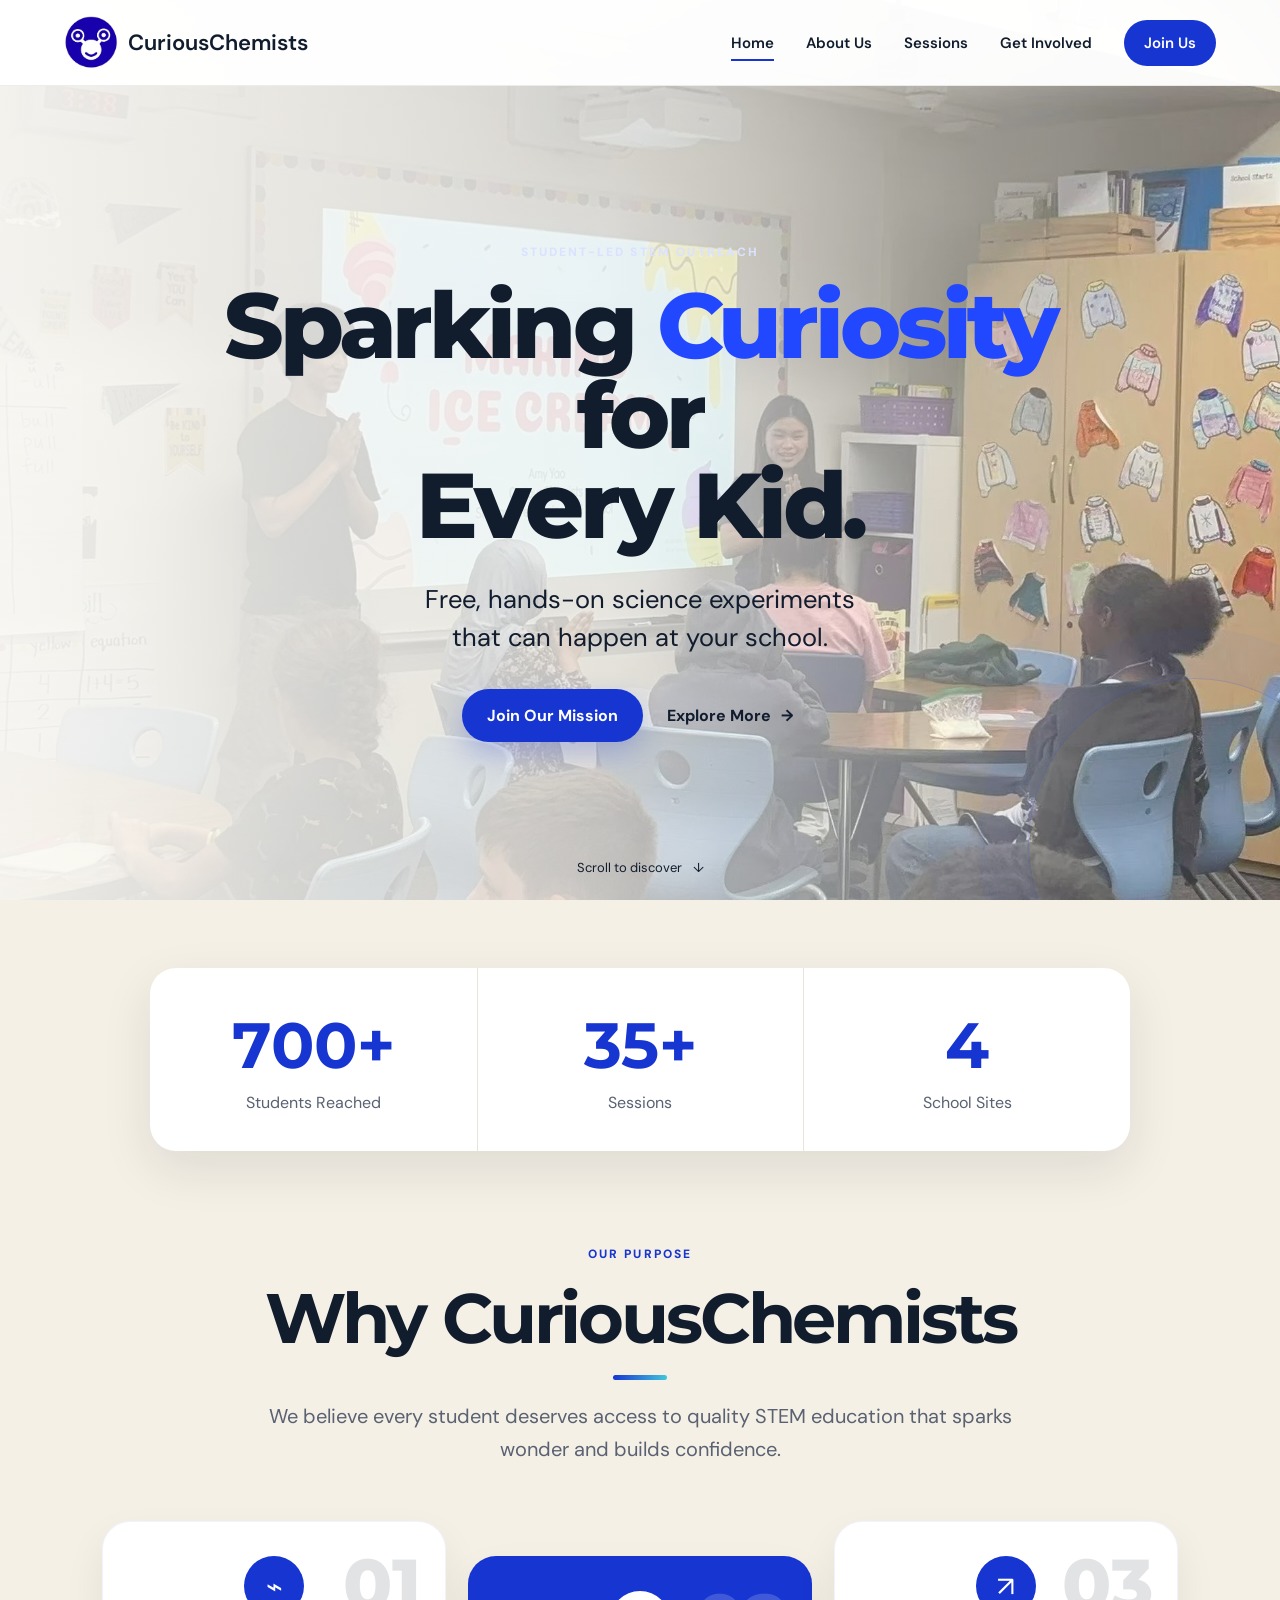
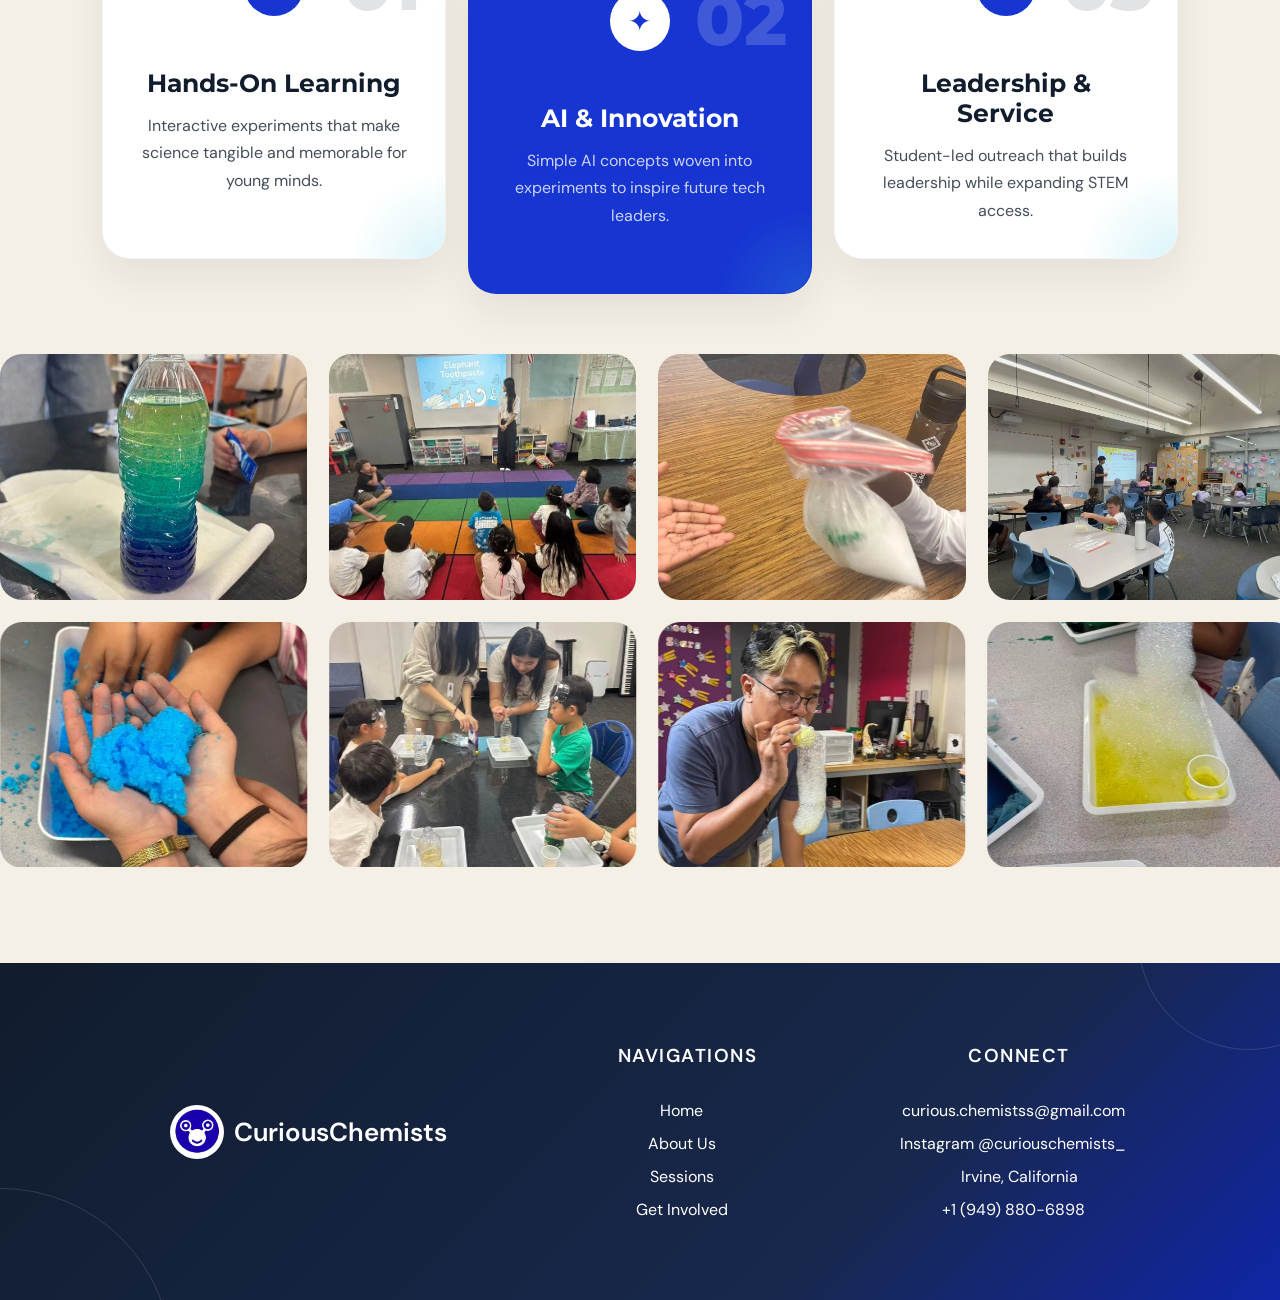
==== index.html @ 74c30f41 "Build CuriousChemists website" ====
<!doctype html>
<html lang="en">
<head>
  <meta charset="UTF-8">
  <meta name="viewport" content="width=device-width, initial-scale=1.0">
  <meta name="description" content="CuriousChemists brings free, hands-on STEM experiments to elementary schools.">
  <title>CuriousChemists | Home</title>
  <link rel="preconnect" href="https://fonts.googleapis.com">
  <link rel="preconnect" href="https://fonts.gstatic.com" crossorigin>
  <link href="https://fonts.googleapis.com/css2?family=DM+Sans:wght@400;500;600;700&family=Montserrat:wght@500;600;700;800&display=swap" rel="stylesheet">
  <link rel="stylesheet" href="styles.css">
</head>
<body>
  <header class="site-header">
    <a class="brand" href="index.html" aria-label="CuriousChemists home"><img src="assets/curious-chemists-logo.webp" alt="CuriousChemists logo"><span>CuriousChemists</span></a>
    <button class="menu-toggle" aria-expanded="false" aria-controls="main-nav"><span></span><span></span><span></span><span class="sr-only">Open menu</span></button>
    <nav class="main-nav" id="main-nav" aria-label="Main navigation">
      <a class="active" href="index.html">Home</a><a href="about.html">About Us</a><a href="programs.html">Sessions</a><a href="get-involved.html">Get Involved</a>
      <a class="nav-cta" href="https://forms.gle/pPUYJycwGepGmpQ56" target="_blank" rel="noreferrer">Join Us</a>
    </nav>
  </header>

  <main>
    <section class="hero">
      <div class="hero-shade"></div>
      <div class="hero-content reveal">
        <p class="eyebrow light">Student-led STEM outreach</p>
        <h1>Sparking <span>Curiosity</span> for<br>Every Kid.</h1>
        <p class="hero-copy">Free, hands-on science experiments<br>that can happen at your school.</p>
        <div class="button-row">
          <a class="button primary" href="https://forms.gle/pPUYJycwGepGmpQ56" target="_blank" rel="noreferrer">Join Our Mission</a>
          <a class="button text-button" href="programs.html">Explore More <span>→</span></a>
        </div>
      </div>
      <a class="scroll-cue" href="#impact">Scroll to discover <span>↓</span></a>
    </section>

    <section class="impact section-pad" id="impact">
      <div class="stats reveal">
        <div><strong>700+</strong><span>Students Reached</span></div>
        <div><strong>35+</strong><span>Sessions</span></div>
        <div><strong>4</strong><span>School Sites</span></div>
      </div>
      <div class="section-heading centered reveal">
        <p class="eyebrow">Our purpose</p><h2>Why CuriousChemists</h2>
        <p>We believe every student deserves access to quality STEM education that sparks wonder and builds confidence.</p>
      </div>
      <div class="feature-grid">
        <article class="feature-card reveal"><span class="feature-number">01</span><div class="feature-icon">⌁</div><h3>Hands-On Learning</h3><p>Interactive experiments that make science tangible and memorable for young minds.</p></article>
        <article class="feature-card blue-card reveal"><span class="feature-number">02</span><div class="feature-icon">✦</div><h3>AI &amp; Innovation</h3><p>Simple AI concepts woven into experiments to inspire future tech leaders.</p></article>
        <article class="feature-card reveal"><span class="feature-number">03</span><div class="feature-icon">↗</div><h3>Leadership &amp; Service</h3><p>Student-led outreach that builds leadership while expanding STEM access.</p></article>
      </div>
      <div class="photo-marquee" aria-label="Photos from CuriousChemists sessions">
        <div class="photo-row">
          <div class="photo-track track-left">
            <img src="assets/9cccd2dbca16f9d6.webp" alt="A colorful lava lamp experiment" loading="lazy">
            <img src="assets/5798a4e0ac77388d.webp" alt="Students watching a classroom presentation" loading="lazy">
            <img src="assets/b8ddca8b9d35d9d8.webp" alt="A student testing an experiment" loading="lazy">
            <img src="assets/eac830314a49bcef.webp" alt="A CuriousChemists classroom session" loading="lazy">
            <img src="assets/9cccd2dbca16f9d6.webp" alt="" aria-hidden="true">
            <img src="assets/5798a4e0ac77388d.webp" alt="" aria-hidden="true">
            <img src="assets/b8ddca8b9d35d9d8.webp" alt="" aria-hidden="true">
            <img src="assets/eac830314a49bcef.webp" alt="" aria-hidden="true">
          </div>
        </div>
        <div class="photo-row">
          <div class="photo-track track-right">
            <img src="assets/6b93490f569817e2.webp" alt="Students holding instant snow" loading="lazy">
            <img src="assets/cad7e02e54dc8764.webp" alt="Student leaders helping children" loading="lazy">
            <img src="assets/83ac687a757a6db0.webp" alt="A student testing a fizzy reaction" loading="lazy">
            <img src="assets/54730b944642226d.webp" alt="A foaming experiment" loading="lazy">
            <img src="assets/6b93490f569817e2.webp" alt="" aria-hidden="true">
            <img src="assets/cad7e02e54dc8764.webp" alt="" aria-hidden="true">
            <img src="assets/83ac687a757a6db0.webp" alt="" aria-hidden="true">
            <img src="assets/54730b944642226d.webp" alt="" aria-hidden="true">
          </div>
        </div>
      </div>
    </section>
  </main>
  <footer>
    <a class="brand footer-brand" href="index.html"><img src="assets/curious-chemists-logo.webp" alt="CuriousChemists logo"><span>CuriousChemists</span></a>
    <div><h3>Navigations</h3><a href="index.html">Home</a><a href="about.html">About Us</a><a href="programs.html">Sessions</a><a href="get-involved.html">Get Involved</a></div>
    <div><h3>Connect</h3><a href="mailto:curious.chemistss@gmail.com">curious.chemistss@gmail.com</a><a href="https://www.instagram.com/curiouschemists_?utm_source=ig_web_button_share_sheet&amp;igsh=ZDNlZDc0MzIxNw==" target="_blank" rel="noreferrer">Instagram @curiouschemists_</a><span>Irvine, California</span><a href="tel:+19498806898">+1 (949) 880-6898</a></div>
  </footer>
  <script src="script.js"></script>
</body>
</html>
---- styles.css ----
:root {
  --blue: #1735d1;
  --blue-bright: #2148ff;
  --blue-deep: #1025a7;
  --aqua: #42c6dc;
  --ink: #111c2d;
  --cream: #f5f0e5;
  --sky: #eaf8fc;
  --white: #fff;
  --header-height: 86px;
}

* { box-sizing: border-box; }
html { overflow-x: clip; scroll-behavior: smooth; scroll-padding-top: var(--header-height); }
body { margin: 0; overflow-x: hidden; color: var(--ink); background: var(--white); font-family: "DM Sans", sans-serif; }
body.menu-open { overflow: hidden; }
a { color: inherit; }
img { display: block; width: 100%; }
.sr-only { position: absolute; width: 1px; height: 1px; overflow: hidden; clip: rect(0,0,0,0); }

.site-header {
  position: fixed;
  z-index: 100;
  top: 0;
  left: 0;
  width: 100%;
  height: var(--header-height);
  padding: 0 clamp(24px, 5vw, 76px);
  display: flex;
  align-items: center;
  justify-content: space-between;
  background: rgba(255,255,255,.96);
  border-bottom: 1px solid rgba(17,28,45,.08);
  transition: box-shadow .25s ease, height .25s ease;
}
.site-header.scrolled { height: calc(var(--header-height) - 8px); box-shadow: 0 10px 30px rgba(13,25,55,.09); }
.brand { display: inline-flex; align-items: center; gap: 10px; font-family: "DM Sans", sans-serif; font-size: 22px; font-weight: 600; text-decoration: none; }
.brand > img { width: 54px; height: 54px; flex: 0 0 54px; object-fit: contain; border-radius: 50%; transition: transform .35s cubic-bezier(.2,.8,.2,1); }
.brand:hover > img { transform: rotate(-8deg) scale(1.07); }
.brand-mark {
  position: relative;
  width: 52px;
  height: 52px;
  flex: 0 0 52px;
  border-radius: 50%;
  background: var(--blue);
  border: 3px solid var(--blue);
}
.brand-mark::before, .brand-mark::after {
  content: "";
  position: absolute;
  top: 13px;
  width: 18px;
  height: 14px;
  border: 2px solid white;
  border-radius: 50%;
}
.brand-mark::before { left: 4px; }
.brand-mark::after { right: 4px; }
.eye { position: absolute; z-index: 1; top: 19px; width: 4px; height: 4px; border-radius: 50%; background: white; }
.eye-left { left: 12px; }
.eye-right { right: 12px; }
.smile { position: absolute; left: 15px; bottom: 10px; width: 21px; height: 10px; border-bottom: 2px solid white; border-radius: 50%; }
.main-nav { display: flex; align-items: center; gap: clamp(18px, 2.5vw, 40px); }
.main-nav a { position: relative; font-weight: 600; text-decoration: none; font-size: 15px; }
.main-nav a:not(.nav-cta)::after {
  content: "";
  position: absolute;
  left: 0;
  bottom: -8px;
  width: 100%;
  height: 2px;
  background: var(--blue);
  transform: scaleX(0);
  transition: transform .2s ease;
}
.main-nav a:hover::after, .main-nav a.active::after { transform: scaleX(1); }
.main-nav .nav-cta { padding: 13px 20px; color: white; background: var(--blue); border-radius: 100px; }
.menu-toggle { display: none; border: 0; background: none; padding: 8px; }
.menu-toggle span:not(.sr-only) { display: block; width: 26px; height: 2px; margin: 5px 0; background: var(--ink); }

.inner-page { padding-top: var(--header-height); }
.section-pad { padding: clamp(70px, 7.5vw, 112px) clamp(24px, 8vw, 130px); }
.hero {
  position: relative;
  overflow: hidden;
  min-height: 100vh;
  padding: calc(var(--header-height) + 90px) clamp(24px, 9vw, 145px) 90px;
  display: flex;
  align-items: center;
  color: var(--ink);
  background: url("assets/0d71f5f049b077c8.webp") center 35% / cover no-repeat;
}
.hero::after {
  content: "";
  position: absolute;
  right: -80px;
  bottom: -110px;
  width: 330px;
  height: 330px;
  border: 1px solid rgba(33,72,255,.2);
  border-radius: 50%;
  box-shadow: 0 0 0 50px rgba(33,72,255,.04), 0 0 0 100px rgba(33,72,255,.025);
}
.hero-shade { position: absolute; inset: 0; background: linear-gradient(90deg, rgba(250,249,245,.94) 0%, rgba(250,249,245,.73) 48%, rgba(250,249,245,.15) 100%); }
.hero-content { position: relative; z-index: 1; max-width: 900px; margin-inline: auto; text-align: center; }
.eyebrow { margin: 0 0 20px; color: var(--blue); font-weight: 800; font-size: 12px; letter-spacing: .18em; text-transform: uppercase; }
.eyebrow.light { color: #dae2ff; }
.hero h1, h2 { margin: 0; font-family: "Montserrat", sans-serif; letter-spacing: -.045em; }
.hero h1 { max-width: 920px; font-size: clamp(52px, 7.2vw, 108px); line-height: .98; font-weight: 800; }
.hero h1 span, .join h2 span, .program-hero h2 span { color: var(--blue-bright); }
.hero-copy { margin: 30px 0 32px; font-size: clamp(18px, 2vw, 27px); line-height: 1.5; }
.button-row { display: flex; align-items: center; justify-content: center; gap: 24px; flex-wrap: wrap; }
.button { display: inline-flex; align-items: center; justify-content: center; padding: 16px 25px; border-radius: 100px; font-weight: 700; text-decoration: none; transition: transform .2s ease, box-shadow .2s ease; }
.button:hover { transform: translateY(-2px); }
.button.primary { color: white; background: var(--blue); box-shadow: 0 12px 28px rgba(23,53,209,.25); }
.text-button { padding-left: 0; color: var(--ink); }
.text-button span { margin-left: 10px; }
.scroll-cue { position: absolute; z-index: 2; bottom: 24px; left: 50%; transform: translateX(-50%); text-decoration: none; font-size: 13px; }
.scroll-cue span { display: inline-block; margin-left: 8px; animation: cue-bounce 1.6s ease-in-out infinite; }

.impact { background: var(--cream); }
.stats { max-width: 980px; margin: -28px auto 95px; display: grid; grid-template-columns: repeat(3, 1fr); background: white; border-radius: 26px; box-shadow: 0 18px 50px rgba(17,28,45,.1); }
.stats div { padding: 38px; text-align: center; }
.stats div + div { border-left: 1px solid #e9e5dc; }
.stats strong { display: block; color: var(--blue); font-family: "Montserrat", sans-serif; font-size: clamp(42px, 5vw, 72px); }
.stats span { display: block; margin-top: 8px; color: #596172; }
.section-heading { max-width: 760px; margin: 0 auto 55px; text-align: center; }
.section-heading h2::after {
  content: "";
  display: block;
  width: 54px;
  height: 5px;
  margin-top: 20px;
  background: linear-gradient(90deg, var(--blue), var(--aqua));
  border-radius: 5px;
}
.section-heading h2::after { margin-left: auto; margin-right: auto; }
.section-heading h2, .story h2, .join h2, .program-hero h2 { font-size: clamp(42px, 5.5vw, 78px); line-height: 1.04; }
.section-heading > p:last-child { color: #596172; font-size: 20px; line-height: 1.65; }
.feature-grid { max-width: 1150px; margin: 0 auto 95px; display: grid; grid-template-columns: repeat(3, 1fr); gap: 22px; }
.feature-card { position: relative; min-height: 330px; padding: 34px; background: white; border: 1px solid rgba(23,53,209,.06); border-radius: 28px; box-shadow: 0 18px 40px rgba(17,28,45,.07); overflow: hidden; }
.feature-card::after { content: ""; position: absolute; right: -90px; bottom: -100px; width: 190px; height: 190px; background: radial-gradient(circle, rgba(66,198,220,.2), transparent 68%); }
.feature-card { text-align: center; }
.feature-icon { margin-left: auto; margin-right: auto; }
.feature-card.blue-card { color: white; background: var(--blue); transform: translateY(35px); }
.feature-number { position: absolute; right: 24px; top: 18px; color: rgba(17,28,45,.12); font-family: "Montserrat", sans-serif; font-size: 72px; font-weight: 800; }
.blue-card .feature-number { color: rgba(255,255,255,.18); }
.feature-icon { display: grid; place-items: center; width: 60px; height: 60px; margin-bottom: 52px; color: white; background: var(--blue); border-radius: 50%; font-size: 28px; }
.blue-card .feature-icon { color: var(--blue); background: white; }
.feature-card h3 { margin: 0 0 14px; font-family: "Montserrat", sans-serif; font-size: 25px; }
.feature-card p { margin: 0; line-height: 1.7; opacity: .78; }
.photo-marquee { width: calc(100% + 16vw); margin-left: -8vw; display: grid; gap: 22px; overflow: hidden; }
.photo-row { overflow: hidden; }
.photo-track { --photo-width: clamp(230px, 24vw, 355px); display: flex; width: max-content; gap: 22px; will-change: transform; }
.photo-track img { width: var(--photo-width); aspect-ratio: 1.25; flex: 0 0 var(--photo-width); object-fit: cover; border-radius: 22px; }
.track-left { animation: gallery-left 28s linear infinite; }
.track-right { transform: translateX(calc(-50% - 11px)); animation: gallery-right 30s linear infinite; }
.photo-marquee:hover .photo-track,
.photo-row:hover .photo-track,
.photo-track:hover,
body.menu-open .photo-track { animation-play-state: paused !important; }

.story { background: white; }
.page-title, .join h1, .program-hero h1 { margin: 0; font-family: "Montserrat", sans-serif; font-size: clamp(42px, 5.5vw, 78px); line-height: 1.04; letter-spacing: -.045em; }
.story-intro { display: grid; grid-template-columns: .95fr 1.05fr; gap: clamp(50px, 8vw, 130px); align-items: center; }
.story-copy { text-align: center; }
.story-copy .lead { font-size: 24px; line-height: 1.55; }
.story-copy > p:last-child { color: #596172; line-height: 1.8; font-size: 17px; }
.story-photo { position: relative; }
.story-photo img { min-height: 580px; object-fit: cover; border-radius: 170px 170px 28px 28px; }
.photo-label { position: absolute; right: -20px; bottom: 35px; padding: 20px 26px; color: white; background: var(--blue); border-radius: 18px; font-family: "Montserrat", sans-serif; font-size: 18px; font-weight: 700; }
blockquote { margin: 0; padding: 95px 12vw; text-align: center; background: var(--sky); font-family: "Montserrat", sans-serif; font-size: clamp(29px, 4vw, 54px); font-style: italic; line-height: 1.4; }
.mission { padding: 105px 12vw; text-align: center; }
.mission span { color: var(--blue); font-weight: 800; letter-spacing: .15em; text-transform: uppercase; }
.mission p { max-width: 1000px; margin: 25px auto 0; font-size: clamp(25px, 3vw, 42px); line-height: 1.5; }
.team { background: var(--cream); }
.team-group { max-width: 1120px; margin: 0 auto; }
.team-group + .team-group { margin-top: 90px; }
.team-group-title { margin: 0 0 32px; text-align: center; font-family: "Montserrat", sans-serif; font-size: clamp(25px, 3vw, 36px); font-weight: 600; }
.team-grid { display: grid; justify-content: center; gap: 28px; }
.leadership-grid, .curriculum-grid { max-width: 568px; margin: 0 auto; grid-template-columns: repeat(2, 270px); }
.activity-grid { grid-template-columns: repeat(3, 270px); }
.team-card { width: 100%; height: 310px; min-width: 0; display: flex; flex-direction: column; overflow: hidden; text-align: center; background: white; border: 1px solid rgba(17,28,45,.07); border-radius: 26px; box-shadow: 0 14px 34px rgba(17,28,45,.12); }
.team-card img { width: calc(100% - 20px); height: 205px; flex: 0 0 205px; margin: 10px 10px 0; object-fit: cover; border-radius: 18px; }
.team-card > div { min-height: 94px; flex: 1; padding: 15px 12px 18px; display: flex; flex-direction: column; align-items: center; justify-content: center; text-align: center; }
.team-card h3 { margin: 0 0 4px; font-family: "Montserrat", sans-serif; font-size: 18px; }
.team-card p { margin: 0; color: #4f5868; font-size: 14px; font-style: italic; }
.team-card.no-photo { height: 310px; }
.team-card.no-photo > div { height: 100%; }
.values { background: var(--sky); }
.value-grid { max-width: 1080px; margin: 0 auto; display: grid; grid-template-columns: repeat(2, 1fr); gap: 22px; }
.value-grid article { min-height: 250px; padding: 34px; text-align: center; background: white; border-radius: 24px; box-shadow: 0 12px 30px rgba(17,28,45,.06); }
.value-top { display: flex; align-items: center; justify-content: space-between; }
.value-grid b { color: var(--blue); font-size: 13px; }
.value-top span { display: grid; place-items: center; width: 46px; height: 46px; color: white; background: var(--blue); border-radius: 50%; font-size: 21px; font-weight: 700; }
.value-grid h3 { margin: 48px 0 10px; font-family: "Montserrat", sans-serif; font-size: 27px; }
.value-grid p { margin: 0; color: #596172; line-height: 1.65; }

.programs { background: var(--cream); }
.program-hero { position: relative; min-height: 720px; overflow: hidden; color: white; text-align: center; background: linear-gradient(90deg, rgba(11,20,42,.58), rgba(11,20,42,.08)), url("assets/eac830314a49bcef.webp") center / cover; }
.program-hero > div { position: relative; z-index: 1; max-width: 900px; margin-inline: auto; }
.program-hero h1 { font-size: clamp(55px, 7vw, 102px); }
.program-hero h1 span { color: var(--blue-bright); }
.program-hero p:last-child { max-width: 650px; margin: 35px auto 0; font-size: 21px; line-height: 1.7; }
.experiments { background: var(--cream); }
.experiment-list { display: grid; gap: 28px; }
.experiment-list article { display: grid; grid-template-columns: 1fr 1fr; min-height: 340px; border: 1px solid rgba(17,28,45,.07); border-radius: 36px; overflow: hidden; background: white; box-shadow: 0 18px 42px rgba(17,28,45,.12); }
.experiment-list article:nth-child(even) img { order: -1; }
.experiment-list article > div { padding: clamp(35px, 5vw, 72px); align-self: center; text-align: center; }
.experiment-list span { color: var(--blue); font-weight: 800; }
.experiment-list h3 { margin: 24px 0 16px; font-family: "Montserrat", sans-serif; font-size: clamp(28px, 3vw, 45px); }
.experiment-list p { color: #505a6b; font-size: 18px; line-height: 1.7; }
.experiment-list img { height: 100%; max-height: 470px; object-fit: cover; }
.curriculum-note { margin: 85px 0 0; text-align: center; font-size: clamp(24px, 3vw, 42px); line-height: 1.55; }
.ai-literacy { max-width: 1120px; margin: 75px auto 0; padding: 42px; display: grid; grid-template-columns: auto 1fr auto; gap: 34px; align-items: center; color: white; background: var(--blue); border-radius: 30px; box-shadow: 0 20px 45px rgba(23,53,209,.2); }
.ai-literacy { position: relative; overflow: hidden; }
.ai-literacy::after { content: ""; position: absolute; width: 230px; height: 230px; right: -90px; bottom: -130px; border-radius: 50%; background: rgba(255,255,255,.08); }
.ai-symbol { display: grid; place-items: center; width: 94px; height: 94px; color: var(--blue); background: white; border-radius: 25px; font-family: "Montserrat", sans-serif; font-size: 31px; font-weight: 800; }
.ai-literacy > div:nth-child(2) { text-align: center; }
.ai-literacy .eyebrow { margin-bottom: 9px; color: #b9c7ff; }
.ai-literacy h2 { font-size: clamp(28px, 3.5vw, 46px); }
.ai-literacy p:last-child { max-width: 660px; margin: 15px 0 0; color: rgba(255,255,255,.78); line-height: 1.65; }
.ai-literacy ul { margin: 0; padding: 0; list-style: none; }
.ai-literacy li { padding: 8px 0; white-space: nowrap; }
.ai-literacy li::before { content: "✦"; margin-right: 9px; color: #b9c7ff; }
.teacher-quote { margin: 75px auto 0; padding: 62px clamp(28px, 7vw, 90px); max-width: 940px; color: var(--ink); background: white; border-radius: 30px; box-shadow: 0 16px 38px rgba(17,28,45,.08); }
.teacher-quote p { margin: 0; color: var(--blue); font-size: clamp(30px, 4vw, 52px); line-height: 1.3; }
.teacher-quote cite { display: block; margin-top: 22px; color: #646c79; font-size: 16px; font-style: normal; }
.program-cta { max-width: 1120px; margin: 75px auto 0; padding: clamp(38px, 6vw, 70px); display: flex; align-items: center; justify-content: space-between; gap: 45px; text-align: left; background: linear-gradient(135deg, #fff, var(--sky)); border: 1px solid rgba(23,53,209,.08); border-radius: 30px; box-shadow: 0 18px 45px rgba(17,28,45,.08); }
.program-cta > div { max-width: 720px; }
.program-cta h2 { font-size: clamp(32px, 4vw, 54px); }
.program-cta p:last-child { margin: 18px 0 0; color: #596172; font-size: 18px; line-height: 1.65; }
.program-cta .button { flex: 0 0 auto; }

.join { background: white; }
.join-inner { min-height: 630px; display: grid; grid-template-columns: 1fr .8fr; gap: 9vw; align-items: center; text-align: center; }
.join h1 { font-size: clamp(50px, 6.5vw, 94px); }
.join h1 span { color: var(--blue-bright); }
.join-copy p { margin: 0 0 35px; color: #505a6b; font-size: 21px; line-height: 1.75; }
.join-page { position: relative; min-height: 720px; overflow: hidden; background: radial-gradient(circle at 82% 22%, rgba(23,53,209,.07), transparent 24%), linear-gradient(125deg, #f7f3ea 0 58%, #fff 58%); }
.join-page .join-inner { position: relative; z-index: 2; }
.join-page .join-inner > div:first-child { color: var(--ink); }
.join-page .eyebrow { color: var(--blue); font-size: 11px; letter-spacing: .22em; }
.join-page h1 span { color: var(--blue); }
.join-page .join-copy { padding: clamp(26px, 4vw, 50px); background: rgba(255,255,255,.9); border: 1px solid rgba(17,28,45,.08); border-radius: 28px; box-shadow: 0 18px 45px rgba(17,28,45,.08); }
.join-page .join-copy p { color: var(--ink); }
.chemistry-art { position: absolute; inset: 0; z-index: 1; pointer-events: none; color: var(--blue); opacity: .18; }
.atom { position: absolute; width: 110px; height: 110px; border: 2px solid currentColor; border-radius: 50%; }
.atom::before, .atom::after, .atom i { content: ""; position: absolute; inset: 11px -12px; border: 2px solid currentColor; border-radius: 50%; transform: rotate(60deg); }
.atom::after { transform: rotate(-60deg); }
.atom i:nth-child(1) { inset: 45px; border: 0; background: currentColor; }
.atom i:nth-child(2), .atom i:nth-child(3) { width: 9px; height: 9px; inset: auto; border: 0; background: currentColor; }
.atom i:nth-child(2) { left: 8px; top: 26px; }
.atom i:nth-child(3) { right: 9px; bottom: 24px; }
.atom-one { right: 10%; top: 18%; transform: scale(.78); }
.atom-two { right: 35%; bottom: 10%; transform: scale(.42) rotate(18deg); opacity: .55; }
.molecule { position: absolute; width: 18px; height: 18px; border-radius: 50%; background: currentColor; box-shadow: 48px 24px 0 -2px currentColor, 94px -9px 0 2px currentColor; }
.molecule::before, .molecule::after { content: ""; position: absolute; left: 14px; top: 11px; width: 40px; height: 2px; background: currentColor; transform: rotate(27deg); transform-origin: left; }
.molecule::after { left: 58px; top: 25px; width: 40px; transform: rotate(-35deg); }
.molecule-one { right: 23%; top: 14%; }
.molecule-two { right: 6%; bottom: 19%; transform: scale(.72) rotate(25deg); opacity: .65; }
.flask { position: absolute; right: 23%; bottom: 16%; width: 84px; height: 92px; border: 3px solid currentColor; border-top: 0; border-radius: 8px 8px 35px 35px; transform: rotate(-8deg); }
.flask::before { content: ""; position: absolute; left: 25px; top: -46px; width: 29px; height: 47px; border: 3px solid currentColor; border-bottom: 0; border-radius: 5px 5px 0 0; }
.flask i { position: absolute; left: 8px; right: 8px; bottom: 10px; height: 35px; border-radius: 5px 5px 26px 26px; background: rgba(33,72,255,.18); }
.contact-cards { position: relative; display: grid; grid-template-columns: repeat(3, 1fr); gap: 24px; background: var(--cream); }
.contact-cards::before { content: ""; position: absolute; top: 0; left: 8vw; right: 8vw; height: 2px; background: linear-gradient(90deg, transparent, rgba(23,53,209,.35), transparent); }
.contact-cards article { min-height: 290px; padding: 38px; text-align: center; background: white; border: 1px solid rgba(17,28,45,.08); border-top: 4px solid var(--blue); border-radius: 18px; box-shadow: 0 10px 28px rgba(17,28,45,.06); transition: transform .2s ease, box-shadow .2s ease; }
.contact-cards article:hover, .contact-cards article:focus-within { transform: translateY(-4px); background: white; box-shadow: 0 14px 34px rgba(23,53,209,.12); }
.contact-cards > article > .audience-icon { display: grid; place-items: center; width: 62px; height: 62px; margin: 0 auto; color: var(--blue); background: #eef1ff; border: 1px solid rgba(23,53,209,.12); border-radius: 19px; font-size: 31px; font-weight: 800; }
.contact-cards > article > .family-icon { font-size: 15px; letter-spacing: -2px; }
.contact-cards h2 { margin: 25px 0 12px; font-size: 30px; }
.contact-cards p { color: #596172; line-height: 1.65; }
.card-action { display: inline-flex; align-items: center; gap: 6px; margin-top: 14px; padding: 10px 17px; color: var(--ink); border: 1px solid rgba(17,28,45,.35); border-radius: 100px; font-size: 14px; font-weight: 700; text-decoration: none; transition: color .2s ease, background .2s ease, border-color .2s ease, transform .2s ease; }
.card-action:hover { color: white; background: var(--blue); border-color: var(--blue); transform: translateY(-2px); }

footer {
  position: relative;
  overflow: hidden;
  padding: 80px clamp(24px, 8vw, 130px);
  display: grid;
  grid-template-columns: 1.3fr .65fr 1fr;
  gap: 70px;
  color: white;
  background: linear-gradient(135deg, var(--ink), #18284c 68%, var(--blue-deep));
}
footer::before, footer::after { content: ""; position: absolute; border: 1px solid rgba(255,255,255,.13); border-radius: 50%; pointer-events: none; }
footer::before { width: 340px; height: 340px; left: -170px; bottom: -230px; }
footer::after { width: 220px; height: 220px; right: -80px; top: -135px; }
.footer-brand { align-self: center; font-size: 26px; }
.footer-brand > img { padding: 4px; background: white; }
footer h3 { margin: 0 0 20px; font-weight: 600; text-transform: uppercase; letter-spacing: .08em; }
footer div { position: relative; z-index: 1; display: flex; flex-direction: column; align-items: center; gap: 12px; text-align: center; }
footer div a { position: relative; text-decoration: none; }
footer div a::after { content: "→"; display: inline-block; margin-left: 0; opacity: 0; transform: translateX(-5px); transition: opacity .2s ease, transform .2s ease, margin .2s ease; }
footer div a:hover::after { margin-left: 8px; opacity: 1; transform: translateX(0); }
.footer-brand { position: relative; z-index: 1; justify-self: center; }

.button, .nav-cta { transition: transform .28s ease, box-shadow .28s ease; }
.button:hover, .nav-cta:hover { transform: translateY(-4px); box-shadow: 0 16px 30px rgba(23,53,209,.28); }
.reveal { opacity: 1; transform: none; }
.js .reveal.reveal-ready {
  opacity: 0;
  transform: translateY(22px);
  transition: opacity .65s ease, transform .65s cubic-bezier(.2,.75,.25,1);
}
.js .reveal.reveal-ready.visible {
  opacity: 1;
  transform: translateY(0);
}
.hero-content { animation: hero-enter .7s ease both; }
.site-header { animation: header-fade .35s ease both; }
.button span[aria-hidden="true"], .card-action span[aria-hidden="true"] { display: inline-block; transition: transform .2s ease; }
.button:hover span[aria-hidden="true"], .card-action:hover span[aria-hidden="true"] { transform: translateX(4px); }

@keyframes cue-bounce { 0%,100% { transform: translateY(0); } 50% { transform: translateY(6px); } }
@keyframes hero-enter { from { opacity: 0; transform: translateY(18px); } to { opacity: 1; transform: translateY(0); } }
@keyframes header-fade { from { opacity: 0; } to { opacity: 1; } }
@keyframes gallery-left { to { transform: translateX(calc(-50% - 11px)); } }
@keyframes gallery-right { to { transform: translateX(0); } }

@media (max-width: 980px) {
  :root { --header-height: 74px; }
  .menu-toggle { display: block; cursor: pointer; }
  .main-nav {
    position: fixed;
    top: var(--header-height);
    right: 0;
    bottom: 0;
    left: 0;
    width: 100vw;
    height: calc(100dvh - var(--header-height));
    min-height: calc(100vh - var(--header-height));
    padding: 55px 30px;
    flex-direction: column;
    justify-content: flex-start;
    gap: 30px;
    background: #fff;
    opacity: 1;
    border-top: 1px solid rgba(17,28,45,.08);
    box-shadow: 0 18px 45px rgba(17,28,45,.12);
    isolation: isolate;
    overflow-y: auto;
    overscroll-behavior: contain;
    transform: translateX(100%);
    transition: transform .25s ease;
  }
  .main-nav.open { transform: translateX(0); }
  .main-nav.open::before {
    content: "";
    position: absolute;
    z-index: -1;
    inset: 0;
    background: #fff;
  }
  .main-nav a { font-size: 22px; }
  .feature-grid { grid-template-columns: repeat(2, 1fr); }
  .leadership-grid, .activity-grid { grid-template-columns: repeat(2, minmax(0, 270px)); }
  .feature-card.blue-card { transform: none; }
  .photo-track { --photo-width: clamp(220px, 38vw, 320px); }
  .story-intro, .join-inner { grid-template-columns: 1fr; }
  .story-photo { max-width: 700px; }
  .ai-literacy { grid-template-columns: auto 1fr; }
  .ai-literacy ul { grid-column: 2; }
  .program-cta { flex-direction: column; text-align: center; }
  .contact-cards { grid-template-columns: 1fr; }
  .chemistry-art { opacity: .25; }
}

@media (max-width: 640px) {
  .brand { font-size: 18px; }
  .brand > img { width: 46px; height: 46px; flex-basis: 46px; }
  .brand-mark { width: 44px; height: 44px; flex-basis: 44px; }
  .brand-mark::before, .brand-mark::after { top: 11px; width: 15px; height: 12px; }
  .eye { top: 17px; }
  .eye-left { left: 10px; } .eye-right { right: 10px; }
  .smile { left: 12px; bottom: 8px; }
  .hero { min-height: 810px; align-items: flex-start; background-position: 62% center; }
  .hero-shade { background: linear-gradient(180deg, rgba(250,249,245,.97) 5%, rgba(250,249,245,.75) 62%, rgba(250,249,245,.18)); }
  .hero h1 { font-size: clamp(47px, 15vw, 70px); }
  .scroll-cue { display: none; }
  .stats { grid-template-columns: 1fr; margin-bottom: 90px; }
  .stats div + div { border-left: 0; border-top: 1px solid #e9e5dc; }
  .feature-grid, .value-grid { grid-template-columns: 1fr; }
  .leadership-grid, .activity-grid { grid-template-columns: repeat(2, minmax(0, 1fr)); gap: 16px; }
  .curriculum-grid { grid-template-columns: repeat(2, minmax(0, 1fr)); gap: 16px; }
  .team-card { height: 255px; }
  .team-card img { height: 165px; flex-basis: 165px; }
  .team-card > div { min-height: 80px; padding: 12px 8px 15px; }
  .team-card h3 { font-size: 15px; }
  .team-card p { font-size: 12px; }
  .team-card.no-photo { height: 255px; }
  .ai-literacy { padding: 30px; grid-template-columns: 1fr; }
  .ai-literacy ul { grid-column: auto; }
  .teacher-quote { padding: 42px 24px; }
  .photo-marquee, .photo-track { gap: 12px; }
  .photo-track { --photo-width: 220px; }
  .photo-track img { border-radius: 13px; }
  .track-right { transform: translateX(calc(-50% - 6px)); }
  .story-photo img { min-height: 430px; border-radius: 100px 100px 22px 22px; }
  .photo-label { right: -8px; }
  .experiment-list article { grid-template-columns: 1fr; }
  .experiment-list article:nth-child(even) img { order: initial; }
  .experiment-list img { height: 280px; }
  .join-page { background: linear-gradient(180deg, #f7f3ea 0 48%, #fff 48%); }
  .join-page .join-inner { gap: 60px; }
  .join-page .join-copy { padding: 28px 22px; }
  footer { grid-template-columns: 1fr; }
}

@media (prefers-reduced-motion: reduce) {
  html { scroll-behavior: auto; }
  *, *::before, *::after { transition-duration: .01ms !important; }
  .reveal, .js .reveal.reveal-ready { opacity: 1; transform: none; }
  .hero-content, .site-header, .scroll-cue span { animation: none !important; }
  .photo-track { animation: none !important; transform: none !important; }
  .photo-row { overflow-x: auto; scrollbar-width: thin; }
}
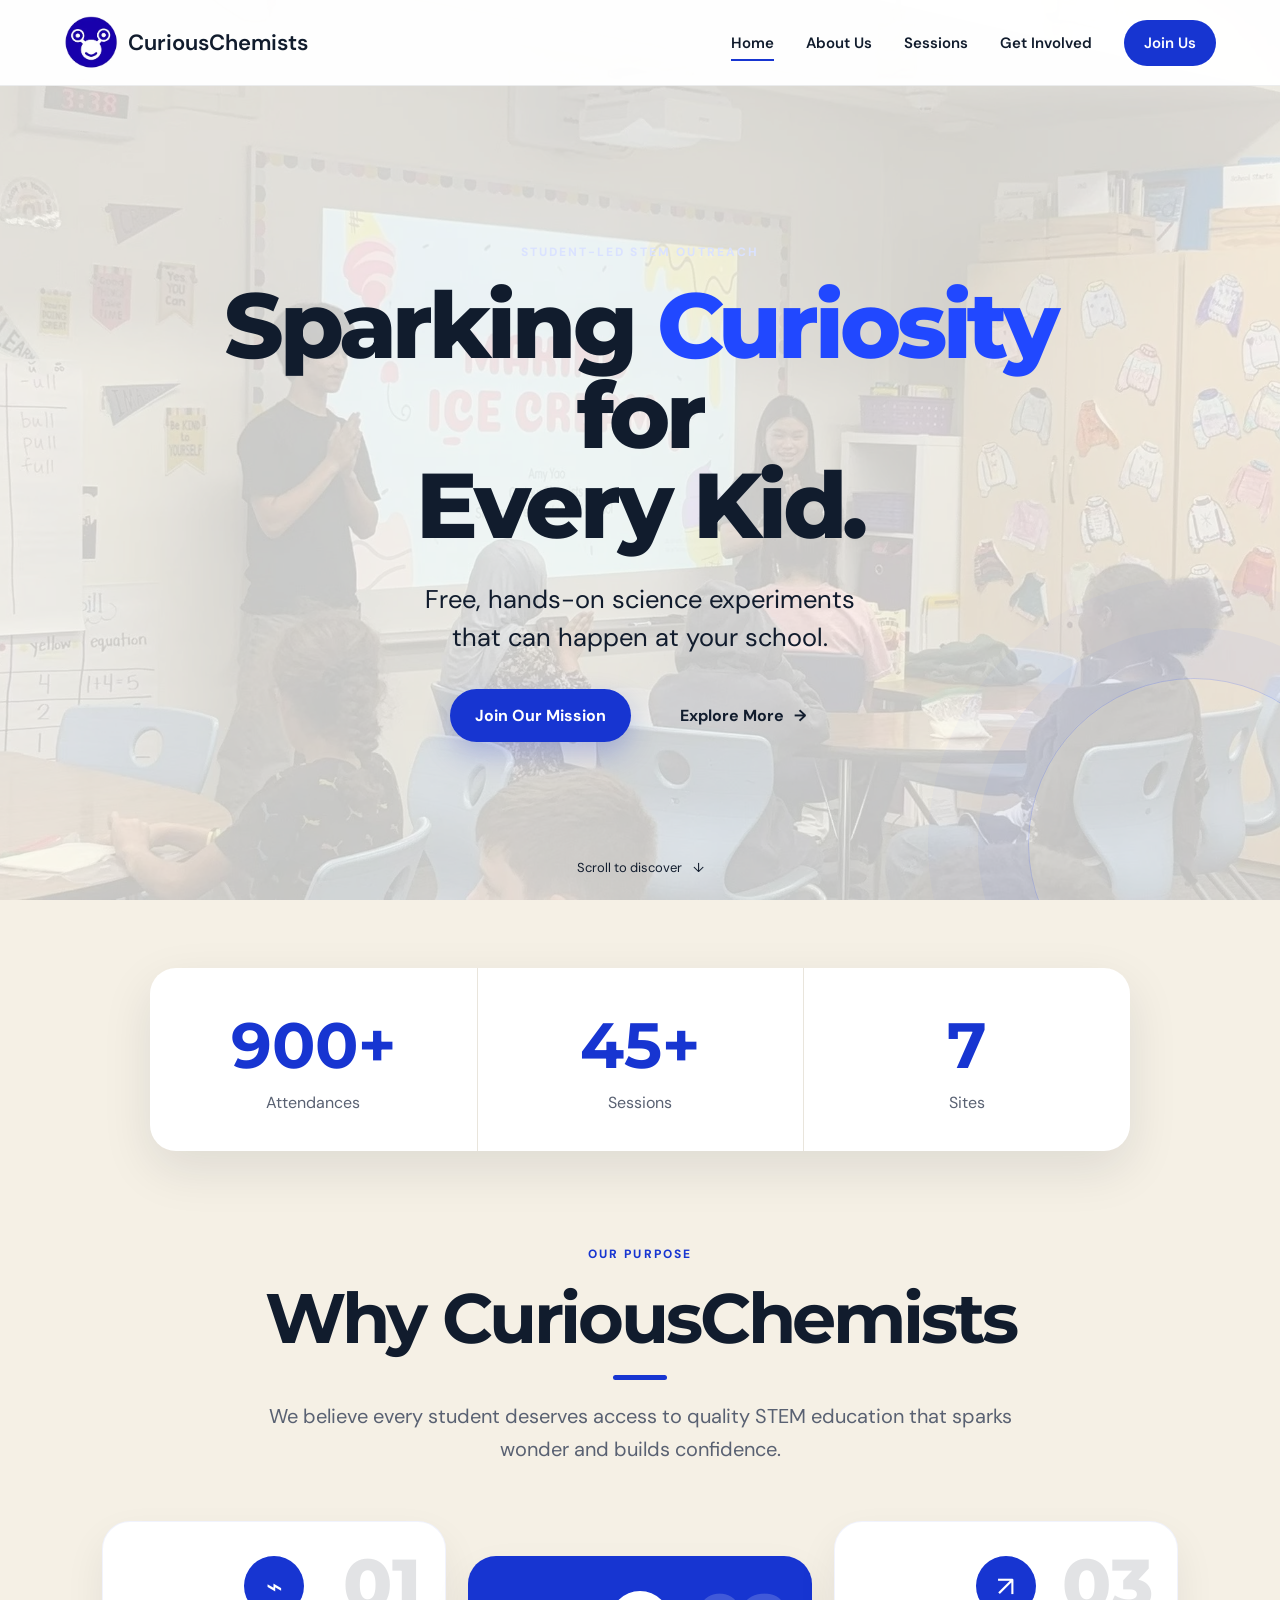
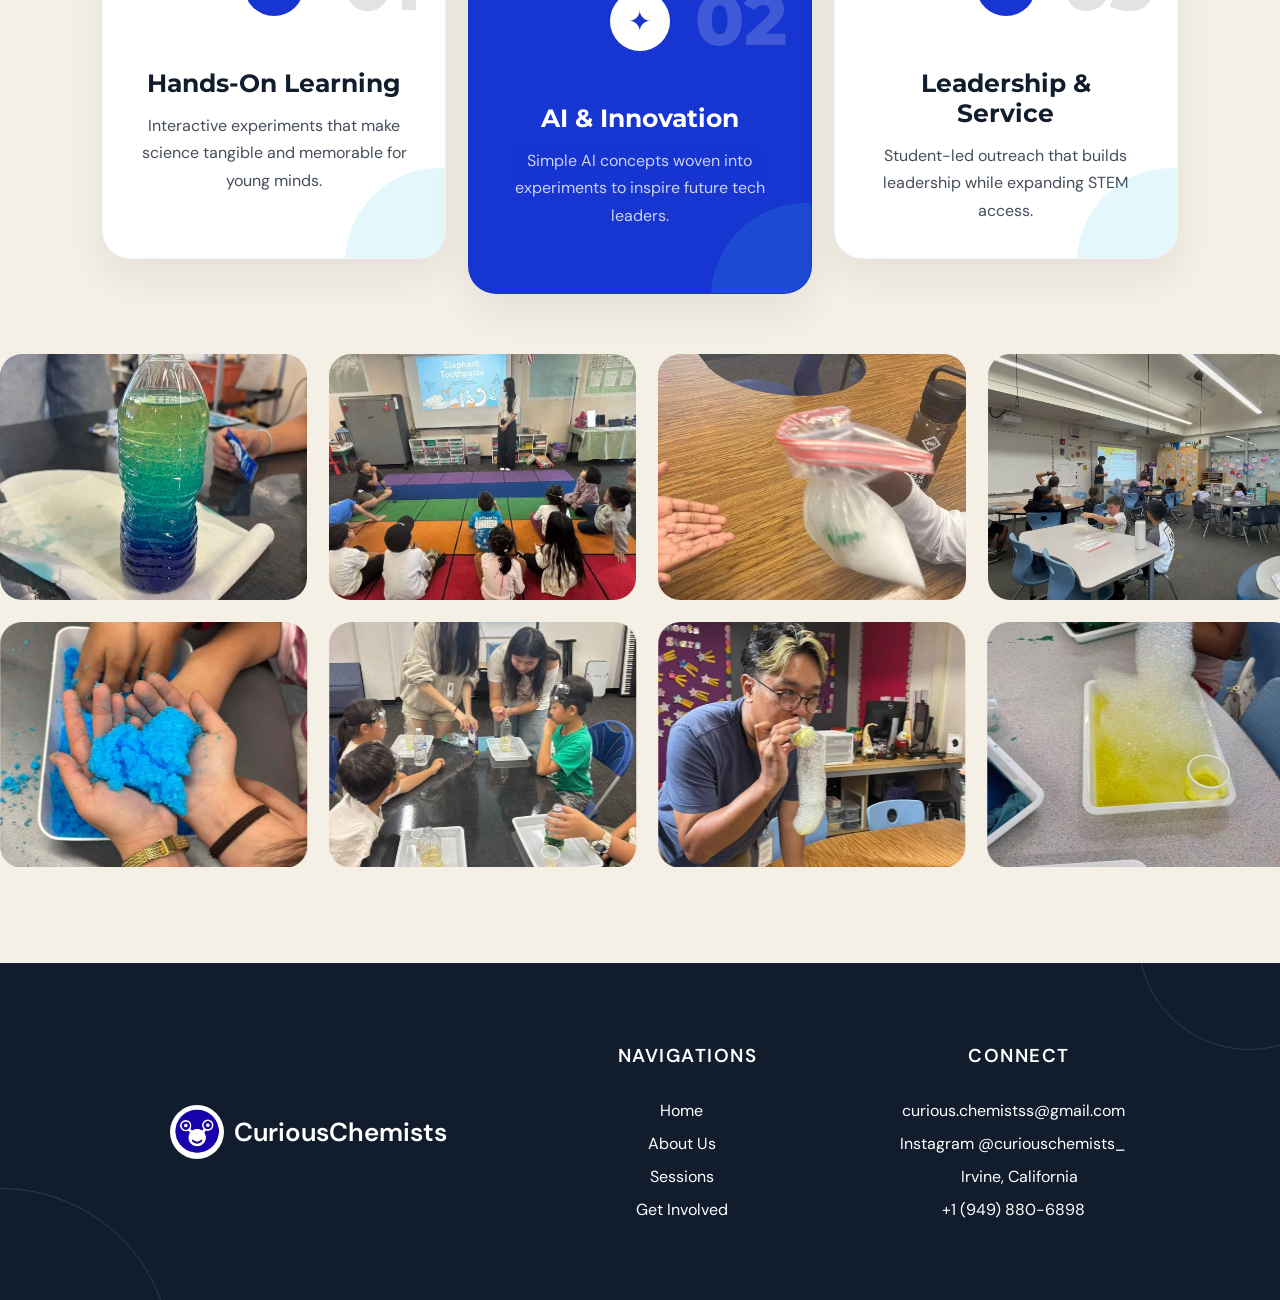
==== commit f99cf960: "Update impact stats" ====
--- a/index.html
+++ b/index.html
@@ -37,9 +37,9 @@
 
     <section class="impact section-pad" id="impact">
       <div class="stats reveal">
-        <div><strong>700+</strong><span>Students Reached</span></div>
-        <div><strong>35+</strong><span>Sessions</span></div>
-        <div><strong>4</strong><span>School Sites</span></div>
+        <div><strong>900+</strong><span>Attendances</span></div>
+        <div><strong>45+</strong><span>Sessions</span></div>
+        <div><strong>7</strong><span>Sites</span></div>
       </div>
       <div class="section-heading centered reveal">
         <p class="eyebrow">Our purpose</p><h2>Why CuriousChemists</h2>
--- a/styles.css
+++ b/styles.css
@@ -36,6 +36,8 @@
 .site-header.scrolled { height: calc(var(--header-height) - 8px); box-shadow: 0 10px 30px rgba(13,25,55,.09); }
 .brand { display: inline-flex; align-items: center; gap: 10px; font-family: "DM Sans", sans-serif; font-size: 22px; font-weight: 600; text-decoration: none; }
 .brand > img { width: 54px; height: 54px; flex: 0 0 54px; object-fit: contain; border-radius: 50%; transition: transform .35s cubic-bezier(.2,.8,.2,1); }
+.brand span { transition: color .25s ease; }
+.brand:hover span { color: var(--blue); }
 .brand:hover > img { transform: rotate(-8deg) scale(1.07); }
 .brand-mark {
   position: relative;
@@ -75,7 +77,7 @@
   transition: transform .2s ease;
 }
 .main-nav a:hover::after, .main-nav a.active::after { transform: scaleX(1); }
-.main-nav .nav-cta { padding: 13px 20px; color: white; background: var(--blue); border-radius: 100px; }
+.main-nav .nav-cta { position: relative; overflow: hidden; padding: 13px 20px; color: white; background: var(--blue); border-radius: 100px; }
 .menu-toggle { display: none; border: 0; background: none; padding: 8px; }
 .menu-toggle span:not(.sr-only) { display: block; width: 26px; height: 2px; margin: 5px 0; background: var(--ink); }
 
@@ -101,8 +103,9 @@
   border: 1px solid rgba(33,72,255,.2);
   border-radius: 50%;
   box-shadow: 0 0 0 50px rgba(33,72,255,.04), 0 0 0 100px rgba(33,72,255,.025);
-}
-.hero-shade { position: absolute; inset: 0; background: linear-gradient(90deg, rgba(250,249,245,.94) 0%, rgba(250,249,245,.73) 48%, rgba(250,249,245,.15) 100%); }
+  animation: soft-orbit 9s ease-in-out infinite alternate;
+}
+.hero-shade { position: absolute; inset: 0; background: rgba(250,249,245,.78); }
 .hero-content { position: relative; z-index: 1; max-width: 900px; margin-inline: auto; text-align: center; }
 .eyebrow { margin: 0 0 20px; color: var(--blue); font-weight: 800; font-size: 12px; letter-spacing: .18em; text-transform: uppercase; }
 .eyebrow.light { color: #dae2ff; }
@@ -113,8 +116,19 @@
 .button-row { display: flex; align-items: center; justify-content: center; gap: 24px; flex-wrap: wrap; }
 .button { display: inline-flex; align-items: center; justify-content: center; padding: 16px 25px; border-radius: 100px; font-weight: 700; text-decoration: none; transition: transform .2s ease, box-shadow .2s ease; }
 .button:hover { transform: translateY(-2px); }
-.button.primary { color: white; background: var(--blue); box-shadow: 0 12px 28px rgba(23,53,209,.25); }
-.text-button { padding-left: 0; color: var(--ink); }
+.button.primary { position: relative; overflow: hidden; color: white; background: var(--blue); box-shadow: 0 12px 28px rgba(23,53,209,.25); }
+.button.primary::after, .main-nav .nav-cta::before {
+  content: "";
+  position: absolute;
+  inset: -30% auto -30% -55%;
+  width: 38%;
+  transform: skewX(-18deg);
+  background: rgba(255,255,255,.32);
+  transition: left .55s ease;
+  pointer-events: none;
+}
+.button.primary:hover::after, .main-nav .nav-cta:hover::before { left: 115%; }
+.text-button { padding-left: 25px; padding-right: 25px; color: var(--ink); }
 .text-button span { margin-left: 10px; }
 .scroll-cue { position: absolute; z-index: 2; bottom: 24px; left: 50%; transform: translateX(-50%); text-decoration: none; font-size: 13px; }
 .scroll-cue span { display: inline-block; margin-left: 8px; animation: cue-bounce 1.6s ease-in-out infinite; }
@@ -132,7 +146,7 @@
   width: 54px;
   height: 5px;
   margin-top: 20px;
-  background: linear-gradient(90deg, var(--blue), var(--aqua));
+  background: var(--blue);
   border-radius: 5px;
 }
 .section-heading h2::after { margin-left: auto; margin-right: auto; }
@@ -140,7 +154,7 @@
 .section-heading > p:last-child { color: #596172; font-size: 20px; line-height: 1.65; }
 .feature-grid { max-width: 1150px; margin: 0 auto 95px; display: grid; grid-template-columns: repeat(3, 1fr); gap: 22px; }
 .feature-card { position: relative; min-height: 330px; padding: 34px; background: white; border: 1px solid rgba(23,53,209,.06); border-radius: 28px; box-shadow: 0 18px 40px rgba(17,28,45,.07); overflow: hidden; }
-.feature-card::after { content: ""; position: absolute; right: -90px; bottom: -100px; width: 190px; height: 190px; background: radial-gradient(circle, rgba(66,198,220,.2), transparent 68%); }
+.feature-card::after { content: ""; position: absolute; right: -90px; bottom: -100px; width: 190px; height: 190px; background: rgba(66,198,220,.14); border-radius: 50%; }
 .feature-card { text-align: center; }
 .feature-icon { margin-left: auto; margin-right: auto; }
 .feature-card.blue-card { color: white; background: var(--blue); transform: translateY(35px); }
@@ -198,7 +212,8 @@
 .value-grid p { margin: 0; color: #596172; line-height: 1.65; }
 
 .programs { background: var(--cream); }
-.program-hero { position: relative; min-height: 720px; overflow: hidden; color: white; text-align: center; background: linear-gradient(90deg, rgba(11,20,42,.58), rgba(11,20,42,.08)), url("assets/eac830314a49bcef.webp") center / cover; }
+.program-hero { position: relative; min-height: 720px; overflow: hidden; color: white; text-align: center; background: url("assets/eac830314a49bcef.webp") center / cover; }
+.program-hero::before { content: ""; position: absolute; inset: 0; background: rgba(11,20,42,.42); }
 .program-hero > div { position: relative; z-index: 1; max-width: 900px; margin-inline: auto; }
 .program-hero h1 { font-size: clamp(55px, 7vw, 102px); }
 .program-hero h1 span { color: var(--blue-bright); }
@@ -227,7 +242,7 @@
 .teacher-quote { margin: 75px auto 0; padding: 62px clamp(28px, 7vw, 90px); max-width: 940px; color: var(--ink); background: white; border-radius: 30px; box-shadow: 0 16px 38px rgba(17,28,45,.08); }
 .teacher-quote p { margin: 0; color: var(--blue); font-size: clamp(30px, 4vw, 52px); line-height: 1.3; }
 .teacher-quote cite { display: block; margin-top: 22px; color: #646c79; font-size: 16px; font-style: normal; }
-.program-cta { max-width: 1120px; margin: 75px auto 0; padding: clamp(38px, 6vw, 70px); display: flex; align-items: center; justify-content: space-between; gap: 45px; text-align: left; background: linear-gradient(135deg, #fff, var(--sky)); border: 1px solid rgba(23,53,209,.08); border-radius: 30px; box-shadow: 0 18px 45px rgba(17,28,45,.08); }
+.program-cta { max-width: 1120px; margin: 75px auto 0; padding: clamp(38px, 6vw, 70px); display: flex; align-items: center; justify-content: space-between; gap: 45px; text-align: left; background: var(--sky); border: 1px solid rgba(23,53,209,.08); border-radius: 30px; box-shadow: 0 18px 45px rgba(17,28,45,.08); }
 .program-cta > div { max-width: 720px; }
 .program-cta h2 { font-size: clamp(32px, 4vw, 54px); }
 .program-cta p:last-child { margin: 18px 0 0; color: #596172; font-size: 18px; line-height: 1.65; }
@@ -238,7 +253,7 @@
 .join h1 { font-size: clamp(50px, 6.5vw, 94px); }
 .join h1 span { color: var(--blue-bright); }
 .join-copy p { margin: 0 0 35px; color: #505a6b; font-size: 21px; line-height: 1.75; }
-.join-page { position: relative; min-height: 720px; overflow: hidden; background: radial-gradient(circle at 82% 22%, rgba(23,53,209,.07), transparent 24%), linear-gradient(125deg, #f7f3ea 0 58%, #fff 58%); }
+.join-page { position: relative; min-height: 720px; overflow: hidden; background: var(--cream); }
 .join-page .join-inner { position: relative; z-index: 2; }
 .join-page .join-inner > div:first-child { color: var(--ink); }
 .join-page .eyebrow { color: var(--blue); font-size: 11px; letter-spacing: .22em; }
@@ -264,7 +279,7 @@
 .flask::before { content: ""; position: absolute; left: 25px; top: -46px; width: 29px; height: 47px; border: 3px solid currentColor; border-bottom: 0; border-radius: 5px 5px 0 0; }
 .flask i { position: absolute; left: 8px; right: 8px; bottom: 10px; height: 35px; border-radius: 5px 5px 26px 26px; background: rgba(33,72,255,.18); }
 .contact-cards { position: relative; display: grid; grid-template-columns: repeat(3, 1fr); gap: 24px; background: var(--cream); }
-.contact-cards::before { content: ""; position: absolute; top: 0; left: 8vw; right: 8vw; height: 2px; background: linear-gradient(90deg, transparent, rgba(23,53,209,.35), transparent); }
+.contact-cards::before { content: ""; position: absolute; top: 0; left: 8vw; right: 8vw; height: 2px; background: rgba(23,53,209,.25); }
 .contact-cards article { min-height: 290px; padding: 38px; text-align: center; background: white; border: 1px solid rgba(17,28,45,.08); border-top: 4px solid var(--blue); border-radius: 18px; box-shadow: 0 10px 28px rgba(17,28,45,.06); transition: transform .2s ease, box-shadow .2s ease; }
 .contact-cards article:hover, .contact-cards article:focus-within { transform: translateY(-4px); background: white; box-shadow: 0 14px 34px rgba(23,53,209,.12); }
 .contact-cards > article > .audience-icon { display: grid; place-items: center; width: 62px; height: 62px; margin: 0 auto; color: var(--blue); background: #eef1ff; border: 1px solid rgba(23,53,209,.12); border-radius: 19px; font-size: 31px; font-weight: 800; }
@@ -282,11 +297,11 @@
   grid-template-columns: 1.3fr .65fr 1fr;
   gap: 70px;
   color: white;
-  background: linear-gradient(135deg, var(--ink), #18284c 68%, var(--blue-deep));
+  background: var(--ink);
 }
 footer::before, footer::after { content: ""; position: absolute; border: 1px solid rgba(255,255,255,.13); border-radius: 50%; pointer-events: none; }
-footer::before { width: 340px; height: 340px; left: -170px; bottom: -230px; }
-footer::after { width: 220px; height: 220px; right: -80px; top: -135px; }
+footer::before { width: 340px; height: 340px; left: -170px; bottom: -230px; animation: soft-float 8s ease-in-out infinite alternate; }
+footer::after { width: 220px; height: 220px; right: -80px; top: -135px; animation: soft-float 10s ease-in-out infinite alternate-reverse; }
 .footer-brand { align-self: center; font-size: 26px; }
 .footer-brand > img { padding: 4px; background: white; }
 footer h3 { margin: 0 0 20px; font-weight: 600; text-transform: uppercase; letter-spacing: .08em; }
@@ -318,6 +333,8 @@
 @keyframes header-fade { from { opacity: 0; } to { opacity: 1; } }
 @keyframes gallery-left { to { transform: translateX(calc(-50% - 11px)); } }
 @keyframes gallery-right { to { transform: translateX(0); } }
+@keyframes soft-orbit { from { transform: translate3d(0,0,0) scale(1); } to { transform: translate3d(-18px,-14px,0) scale(1.04); } }
+@keyframes soft-float { from { transform: translate3d(0,0,0); } to { transform: translate3d(16px,-12px,0); } }
 
 @media (max-width: 980px) {
   :root { --header-height: 74px; }
@@ -376,7 +393,7 @@
   .eye-left { left: 10px; } .eye-right { right: 10px; }
   .smile { left: 12px; bottom: 8px; }
   .hero { min-height: 810px; align-items: flex-start; background-position: 62% center; }
-  .hero-shade { background: linear-gradient(180deg, rgba(250,249,245,.97) 5%, rgba(250,249,245,.75) 62%, rgba(250,249,245,.18)); }
+  .hero-shade { background: rgba(250,249,245,.82); }
   .hero h1 { font-size: clamp(47px, 15vw, 70px); }
   .scroll-cue { display: none; }
   .stats { grid-template-columns: 1fr; margin-bottom: 90px; }
@@ -402,7 +419,7 @@
   .experiment-list article { grid-template-columns: 1fr; }
   .experiment-list article:nth-child(even) img { order: initial; }
   .experiment-list img { height: 280px; }
-  .join-page { background: linear-gradient(180deg, #f7f3ea 0 48%, #fff 48%); }
+  .join-page { background: var(--cream); }
   .join-page .join-inner { gap: 60px; }
   .join-page .join-copy { padding: 28px 22px; }
   footer { grid-template-columns: 1fr; }
@@ -412,7 +429,7 @@
   html { scroll-behavior: auto; }
   *, *::before, *::after { transition-duration: .01ms !important; }
   .reveal, .js .reveal.reveal-ready { opacity: 1; transform: none; }
-  .hero-content, .site-header, .scroll-cue span { animation: none !important; }
+  .hero-content, .site-header, .scroll-cue span, .hero::after, footer::before, footer::after { animation: none !important; }
   .photo-track { animation: none !important; transform: none !important; }
   .photo-row { overflow-x: auto; scrollbar-width: thin; }
 }
